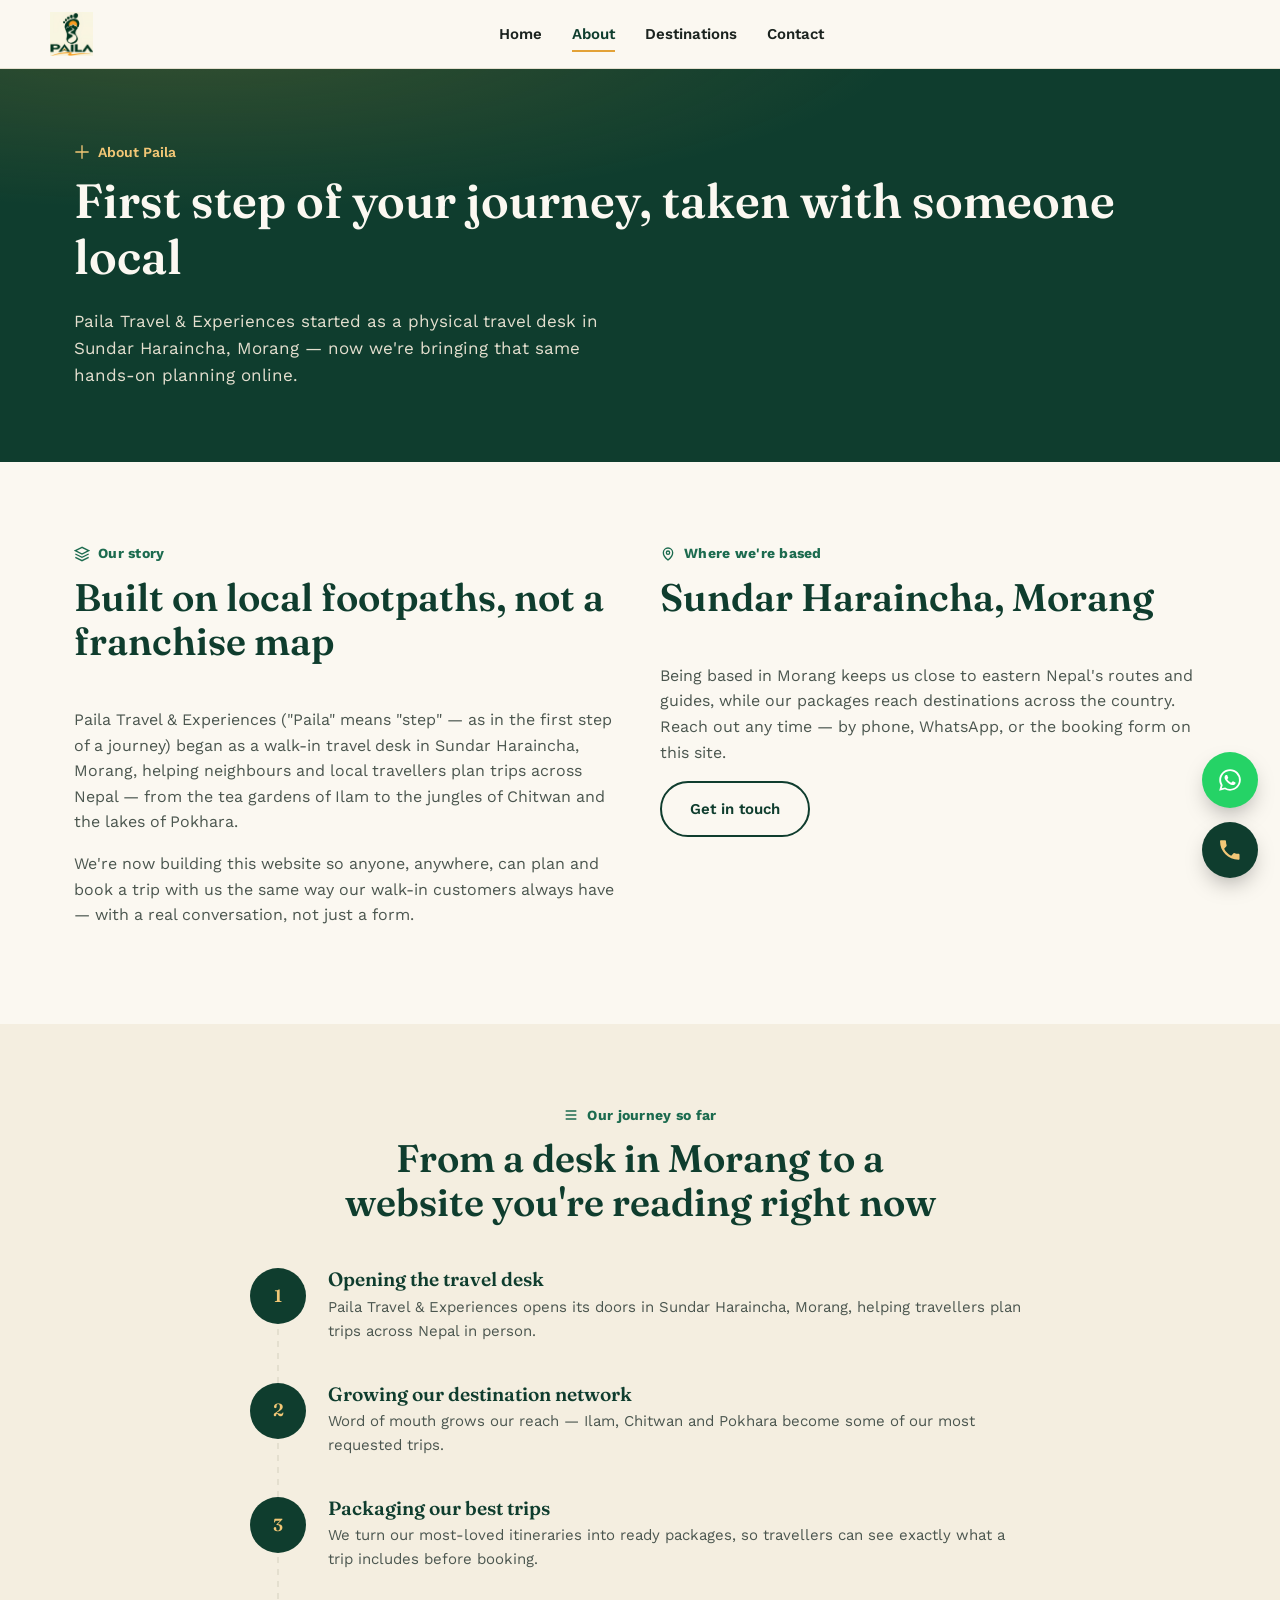
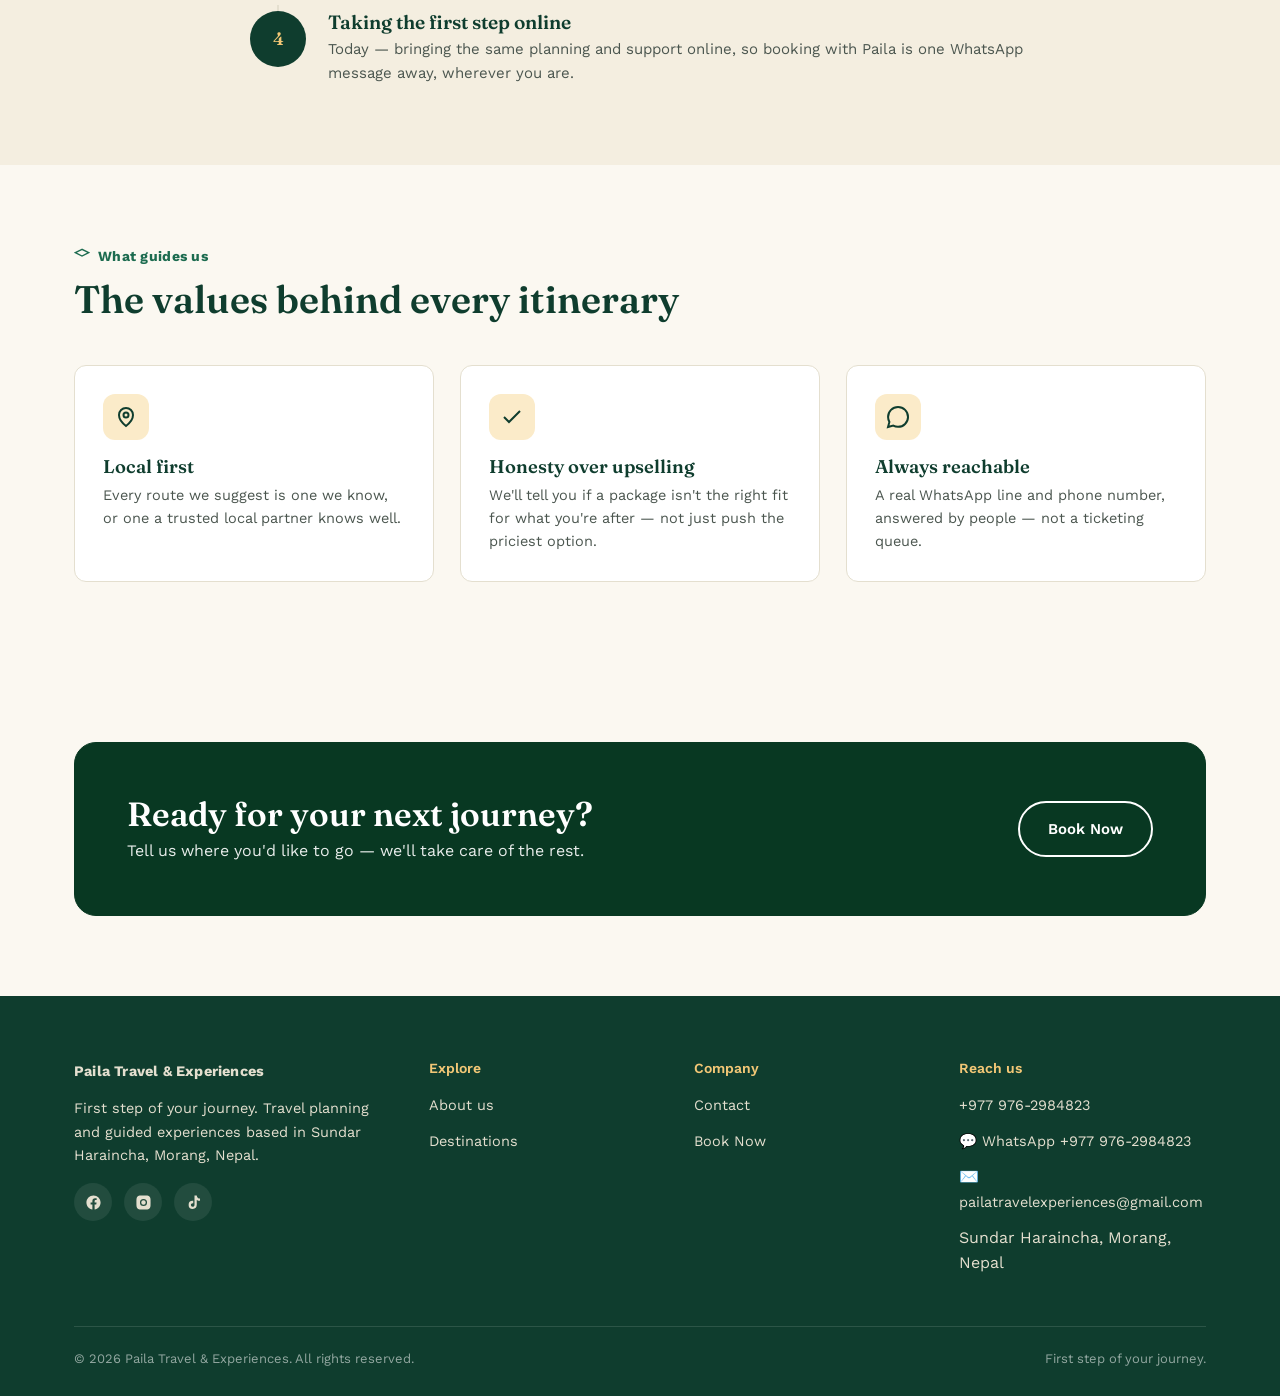
==== about.html @ 56dd2d94 "Add files via upload" ====
<!DOCTYPE html>
<html lang="en">
<head>
<meta charset="UTF-8">
<meta name="viewport" content="width=device-width, initial-scale=1.0">
<title>About Us | Paila Travel & Experiences</title>
<meta name="description" content="Paila Travel & Experiences is a Sundar Haraincha, Morang based travel company — learn our story and how we plan every trip.">
<link rel="icon" href="images/logo.png">
<link rel="stylesheet" href="css/style.css">
</head>
<body>

 
    

<header class="site-header">
  <div class="container nav">
    <a href="index.html" class="brand"><img src="images/logo.png" alt="Paila Travel & Experiences"></a>
    <nav class="nav-links" id="nav-links">
      <a href="index.html">Home</a>
      <a href="about.html" aria-current="page">About</a>
      <a href="destinations.html">Destinations</a>
      
      <a href="contact.html">Contact</a>
      
    </nav>
    <div class="nav-cta">
      <button class="nav-toggle" aria-label="Toggle menu" aria-expanded="false"><span></span><span></span><span></span></button>
    </div>
  </div>
</header>

<section class="page-hero">
  <div class="container">
    <div class="eyebrow-mark">
      <svg viewBox="0 0 24 24" width="16" height="16" fill="none" stroke="currentColor" stroke-width="2"><path d="M12 2v20M2 12h20"/></svg>
      About Paila
    </div>
    <h1>First step of your journey, taken with someone local</h1>
    <p>Paila Travel & Experiences started as a physical travel desk in Sundar Haraincha, Morang — now we're bringing that same hands-on planning online.</p>
  </div>
</section>

<section>
  <div class="container">
    <div class="contact-grid">
      <div>
        <div class="section-head">
          <div class="kicker">
            <svg viewBox="0 0 24 24" fill="none" stroke="currentColor" stroke-width="2"><path d="M12 2 2 7l10 5 10-5-10-5zM2 17l10 5 10-5M2 12l10 5 10-5"/></svg>
            Our story
          </div>
          <h2>Built on local footpaths, not a franchise map</h2>
        </div>
        <p>Paila Travel & Experiences ("Paila" means "step" — as in the first step of a journey) began as a walk-in travel desk in Sundar Haraincha, Morang, helping neighbours and local travellers plan trips across Nepal — from the tea gardens of Ilam to the jungles of Chitwan and the lakes of Pokhara.</p>
        <p>We're now building this website so anyone, anywhere, can plan and book a trip with us the same way our walk-in customers always have — with a real conversation, not just a form.</p>
      </div>
      <div>
        <div class="section-head">
          <div class="kicker">
            <svg viewBox="0 0 24 24" fill="none" stroke="currentColor" stroke-width="2"><path d="M12 21s-7-5.5-7-11a7 7 0 0 1 14 0c0 5.5-7 11-7 11z"/><circle cx="12" cy="10" r="2.5"/></svg>
            Where we're based
          </div>
          <h2>Sundar Haraincha, Morang</h2>
        </div>
        <p>Being based in Morang keeps us close to eastern Nepal's routes and guides, while our packages reach destinations across the country. Reach out any time — by phone, WhatsApp, or the booking form on this site.</p>
        <a href="contact.html" class="btn btn-outline-dark">Get in touch</a>
      </div>
    </div>
  </div>
</section>

<!-- ============ OUR JOURNEY — footstep timeline (this really is a sequence) ============ -->
<section class="bg-cream-100">
  <div class="container">
    <div class="section-head center">
      <div class="kicker" style="justify-content:center;">
        <svg viewBox="0 0 24 24" fill="none" stroke="currentColor" stroke-width="2"><path d="M4 12h16M4 6h16M4 18h16"/></svg>
        Our journey so far
      </div>
      <h2>From a desk in Morang to a website you're reading right now</h2>
    </div>
    <div class="footstep-line reveal">
      <div class="footstep">
        <div class="mark">1</div>
        <div>
          <h3>Opening the travel desk</h3>
          <p>Paila Travel & Experiences opens its doors in Sundar Haraincha, Morang, helping travellers plan trips across Nepal in person.</p>
        </div>
      </div>
      <div class="footstep">
        <div class="mark">2</div>
        <div>
          <h3>Growing our destination network</h3>
          <p>Word of mouth grows our reach — Ilam, Chitwan and Pokhara become some of our most requested trips.</p>
        </div>
      </div>
      <div class="footstep">
        <div class="mark">3</div>
        <div>
          <h3>Packaging our best trips</h3>
          <p>We turn our most-loved itineraries into ready packages, so travellers can see exactly what a trip includes before booking.</p>
        </div>
      </div>
      <div class="footstep">
        <div class="mark">4</div>
        <div>
          <h3>Taking the first step online</h3>
          <p>Today — bringing the same planning and support online, so booking with Paila is one WhatsApp message away, wherever you are.</p>
        </div>
      </div>
    </div>
  </div>
</section>

<!-- ============ VALUES ============ -->
<section>
  <div class="container">
    <div class="section-head">
      <div class="kicker">
        <svg viewBox="0 0 24 24" fill="none" stroke="currentColor" stroke-width="2"><path d="M12 2 2 7l10 5 10-5-10-5z"/></svg>
        What guides us
      </div>
      <h2>The values behind every itinerary</h2>
    </div>
    <div class="cards-grid reveal">
      <div class="info-card">
        <div class="icon"><svg viewBox="0 0 24 24" fill="none" stroke="currentColor" stroke-width="2"><path d="M12 21s-7-5.5-7-11a7 7 0 0 1 14 0c0 5.5-7 11-7 11z"/><circle cx="12" cy="10" r="2.5"/></svg></div>
        <h3>Local first</h3>
        <p>Every route we suggest is one we know, or one a trusted local partner knows well.</p>
      </div>
      <div class="info-card">
        <div class="icon"><svg viewBox="0 0 24 24" fill="none" stroke="currentColor" stroke-width="2"><path d="M20 6 9 17l-5-5"/></svg></div>
        <h3>Honesty over upselling</h3>
        <p>We'll tell you if a package isn't the right fit for what you're after — not just push the priciest option.</p>
      </div>
      <div class="info-card">
        <div class="icon"><svg viewBox="0 0 24 24" fill="none" stroke="currentColor" stroke-width="2"><path d="M12.04 2c-5.5 0-9.96 4.46-9.96 9.96 0 1.76.46 3.44 1.32 4.94L2 22l5.25-1.38a9.9 9.9 0 0 0 4.79 1.22h.01c5.5 0 9.96-4.46 9.96-9.96S17.54 2 12.04 2z"/></svg></div>
        <h3>Always reachable</h3>
        <p>A real WhatsApp line and phone number, answered by people — not a ticketing queue.</p>
      </div>
    </div>
  </div>
</section>

<section>
  <div class="container">
    <div class="cta-banner reveal cta-dark">
      <div>
        <h2>Ready for your next journey?</h2>
        <p>Tell us where you'd like to go — we'll take care of the rest.</p>
      </div>
      <a href="#" class="btn btn-outline-dark" data-open-booking>Book Now</a>
    </div>
  </div>
</section>

<footer class="site-footer">
  <div class="container">
    <div class="footer-grid">
      <div class="footer-brand">
        <p class="footer-brand-name">Paila Travel &amp; Experiences</p>
        <p>First step of your journey. Travel planning and guided experiences based in Sundar Haraincha, Morang, Nepal.</p>
        <div class="footer-socials">
          <a href="https://www.facebook.com/share/19U7awjv8L/?mibextid=wwXIfr" aria-label="Facebook" target="_blank" title="Add your Facebook link"><svg viewBox="0 0 24 24" fill="currentColor"><path d="M22 12.06C22 6.51 17.52 2 12 2S2 6.51 2 12.06c0 5 3.66 9.15 8.44 9.94v-7.03H7.9v-2.91h2.54V9.85c0-2.51 1.49-3.9 3.77-3.9 1.09 0 2.24.2 2.24.2v2.46h-1.26c-1.24 0-1.63.78-1.63 1.57v1.88h2.78l-.44 2.91h-2.34V22c4.78-.79 8.44-4.94 8.44-9.94z"/></svg></a>


          <a href="https://www.instagram.com/paila.travel?stkn=MzRrMGc0YTc4OGJt" aria-label="Instagram" target="_blank" title="Add your Instagram link"><svg viewBox="0 0 24 24" fill="currentColor"><path d="M12 2c2.72 0 3.06.01 4.12.06 1.06.05 1.79.22 2.43.47.66.26 1.21.6 1.76 1.15.5.5.9 1.1 1.15 1.76.25.64.42 1.37.47 2.43.05 1.06.06 1.4.06 4.12s-.01 3.06-.06 4.12c-.05 1.06-.22 1.79-.47 2.43a4.9 4.9 0 0 1-1.15 1.76 4.9 4.9 0 0 1-1.76 1.15c-.64.25-1.37.42-2.43.47-1.06.05-1.4.06-4.12.06s-3.06-.01-4.12-.06c-1.06-.05-1.79-.22-2.43-.47a4.9 4.9 0 0 1-1.76-1.15 4.9 4.9 0 0 1-1.15-1.76c-.25-.64-.42-1.37-.47-2.43C2.01 15.06 2 14.72 2 12s.01-3.06.06-4.12c.05-1.06.22-1.79.47-2.43.26-.66.6-1.21 1.15-1.76a4.9 4.9 0 0 1 1.76-1.15c.64-.25 1.37-.42 2.43-.47C8.94 2.01 9.28 2 12 2zm0 5a5 5 0 1 0 0 10 5 5 0 0 0 0-10zm0 8.2a3.2 3.2 0 1 1 0-6.4 3.2 3.2 0 0 1 0 6.4zm5.2-8.4a1.17 1.17 0 1 1 0-2.34 1.17 1.17 0 0 1 0 2.34z"/></svg></a>

          
          <a href="https://www.tiktok.com/@paila.travel2026?_r=1&_t=ZS-99uf7bv293M" aria-label="TikTok" target="_blank" title="Add your TikTok link"><svg viewBox="0 0 24 24" fill="currentColor"><path d="M16.6 2h-3.2v13.5c0 1.4-1.13 2.55-2.55 2.55a2.55 2.55 0 0 1-2.55-2.55c0-1.4 1.13-2.55 2.55-2.55.28 0 .55.04.8.13V9.7a5.8 5.8 0 0 0-.8-.06A5.75 5.75 0 0 0 5.1 15.4 5.75 5.75 0 0 0 10.85 21.1a5.75 5.75 0 0 0 5.75-5.75V8.3a8.2 8.2 0 0 0 4.6 1.4V6.5a4.98 4.98 0 0 1-4.6-4.5z"/></svg></a>
        </div>
      </div>
      <div>
        <h4>Explore</h4>
        <ul class="footer-links">
          <li><a href="about.html">About us</a></li>
          <li><a href="destinations.html">Destinations</a></li>
        </ul>
      </div>
      <div>
        <h4>Company</h4>
        <ul class="footer-links">
          <li><a href="contact.html">Contact</a></li>
          <li><a href="#" data-open-booking>Book Now</a></li>
        </ul>
      </div>
      <div>
        <h4>Reach us</h4>
        <ul class="footer-links">
          <li><a data-call-link href="#"> +977 976-2984823</a></li>
          <li><a data-whatsapp-link data-whatsapp-text="Hi Paila Travel, I'd like to know more about your tour packages." href="#">💬 WhatsApp +977 976-2984823</a></li>
          <li class="footer-email">✉️ <a href="https://mail.google.com/mail/?view=cm&fs=1&to=pailatravelexperiences@gmail.com" target="_blank">
             pailatravelexperiences@gmail.com
            </a></li>
          <li>Sundar Haraincha, Morang, Nepal</li>
        </ul>
      </div>
    </div>
    <div class="footer-bottom">
      <span>© <span id="year"></span> Paila Travel & Experiences. All rights reserved.</span>
      <span>First step of your journey.</span>
    </div>
  </div>
</footer>

<!-- ============ FLOATING ACTION BUTTONS ============ -->
<div class="fab-stack">
  <a class="fab fab-whatsapp" data-whatsapp-link data-whatsapp-text="Hi Paila Travel, I'd like to know more about your tour packages." href="#" aria-label="Chat on WhatsApp" title="Chat on WhatsApp">
    <svg viewBox="0 0 24 24" fill="currentColor"><path d="M12.04 2c-5.5 0-9.96 4.46-9.96 9.96 0 1.76.46 3.44 1.32 4.94L2 22l5.25-1.38a9.9 9.9 0 0 0 4.79 1.22h.01c5.5 0 9.96-4.46 9.96-9.96S17.54 2 12.04 2zm0 18.2h-.01a8.2 8.2 0 0 1-4.18-1.14l-.3-.18-3.12.82.83-3.04-.2-.31a8.24 8.24 0 0 1-1.26-4.39c0-4.55 3.7-8.25 8.25-8.25 2.2 0 4.27.86 5.83 2.42a8.19 8.19 0 0 1 2.41 5.83c0 4.55-3.7 8.24-8.25 8.24zm4.52-6.17c-.25-.12-1.47-.72-1.69-.81-.23-.08-.4-.12-.56.13-.17.25-.64.81-.79.97-.14.17-.29.19-.54.06-.25-.12-1.04-.38-1.99-1.22-.73-.66-1.23-1.46-1.37-1.71-.14-.25-.02-.38.11-.51.11-.11.25-.29.37-.43.12-.15.16-.25.25-.42.08-.17.04-.31-.02-.44-.06-.12-.56-1.36-.77-1.86-.2-.48-.41-.42-.56-.43-.14-.01-.31-.01-.48-.01-.17 0-.44.06-.67.31-.23.25-.87.85-.87 2.08 0 1.23.89 2.41 1.02 2.58.12.17 1.75 2.67 4.25 3.74.59.26 1.06.41 1.42.52.6.19 1.14.16 1.57.1.48-.07 1.47-.6 1.68-1.18.21-.58.21-1.08.14-1.18-.06-.11-.23-.17-.48-.29z"/></svg>
  </a>
  <a class="fab fab-call" data-call-link href="#" aria-label="Call us" title="Call us">
    <svg viewBox="0 0 24 24" fill="currentColor"><path d="M6.6 10.8c1.4 2.8 3.7 5.1 6.5 6.5l2.2-2.2c.3-.3.7-.4 1-.2 1.1.4 2.3.6 3.5.6.6 0 1 .4 1 1V20c0 .6-.4 1-1 1-9.4 0-17-7.6-17-17 0-.6.4-1 1-1h3.5c.6 0 1 .4 1 1 0 1.2.2 2.4.6 3.5.1.4 0 .8-.2 1l-2.1 2.3z"/></svg>
  </a>
</div>

<div class="modal-backdrop" id="booking-modal">
  <div class="modal" role="dialog" aria-modal="true" aria-labelledby="booking-title">
    <button class="modal-close" aria-label="Close">✕</button>
    <div class="modal-head">
      <div class="icon-badge"><svg viewBox="0 0 24 24" fill="none" stroke="currentColor" stroke-width="2"><rect x="3" y="4" width="18" height="18" rx="2"/><path d="M8 2v4M16 2v4M3 10h18"/></svg></div>
      <h3 id="booking-title">Book your trip</h3>
      <p>Fill this in and we'll open WhatsApp with your details ready to send.</p>
    </div>
    <div id="booking-form-msg" class="form-msg"></div>
    <form id="booking-form" novalidate>
      <div class="field"><label for="fullname">Full Name</label><input id="fullname" name="fullname" type="text" placeholder="e.g. Sita Rai" required></div>
      <div class="field"><label for="address">Address</label><input id="address" name="address" type="text" placeholder="e.g. Biratnagar, Nepal" required></div>
      <div class="field"><label for="phone">Contact No</label><input id="phone" name="phone" type="tel" placeholder="98XXXXXXXX" required></div>
      <div class="field">
        <label for="destination">Destination</label>
        <select id="destination" name="destination" required>
          <option value="" disabled selected>Choose where you'd like to go</option>
            <option value="Kathmandu Valley">Kathmandu Valley</option>
            <option value="Pokhara (Lakeside)">Pokhara (Lakeside)</option>
            <option value="Annapurna Base Camp">Annapurna Base Camp</option>
            <option value="Mustang">Mustang</option>
            <option value="Badimalika">Badimalika</option>
            <option value="Ilam">Ilam</option>
            <option value="Lumbini">Lumbini</option>
            <option value="Gosaikunda Lake">Gosaikunda Lake</option>
            <option value="Chitwan National Park">Chitwan National Park</option>
            <option value="Bandipur">Bandipur</option>
            <option value="Bardiya National Park">Bardiya National Park</option>
            <option value="Ghandruk">Ghandruk</option>
            <option value="Gorkha">Gorkha</option>
            <option value="Jephale">Jephale</option>
            <option value="Jiri">Jiri</option>
            <option value="Kalinchowk (Kuri Village)">Kalinchowk (Kuri Village)</option>
            <option value="Koshi Tappu Wildlife Reserve">Koshi Tappu Wildlife Reserve</option>
            <option value="Manang">Manang</option>
            <option value="Namje, Bhedetar">Namje, Bhedetar</option>
            <option value="Pathibhara Temple">Pathibhara Temple</option>
            <option value="Sailung">Sailung</option>
            <option value="Janakpur Dham">Janakpur Dham</option>
            <option value="Somewhere else in Nepal">Somewhere else in Nepal</option>
        </select>
      </div>
      <div class="field" id="destination-other-field" hidden>
        <label for="destination-other">Please tell us the destination</label>
        <input id="destination-other" name="destinationOther" type="text" placeholder="Where would you like to go?">
      </div>
      <div class="field-row">
        <div class="field">
          <label for="groupsize">Number of Travellers</label>
          <input id="groupsize" name="groupsize" type="number" min="1" step="1" inputmode="numeric" placeholder="e.g. 4" required>
        </div>
        <div class="field">
          <label for="tripduration">Trip Duration</label>
          <input id="tripduration" name="tripduration" type="text" placeholder="e.g. 5 days" required>
        </div>
      </div>
      <div class="field-row">
        <div class="field">
          <label for="bookingdate">Booking Date (dd/mm/yyyy)</label>
          <input id="bookingdate" name="bookingdate" type="text" inputmode="numeric" placeholder="dd/mm/yyyy" maxlength="10" required>
        </div>
        <div class="field">
          <label for="calendartype">Calendar</label>
          <select id="calendartype" name="calendartype" required>
            <option value="AD">AD</option>
            <option value="BS">BS</option>
          </select>
        </div>
      </div>

      <div class="field-checkbox">
        <input type="checkbox" id="agree-note" name="agreeNote" required>
        <label for="agree-note">Please Note: This form is only a preliminary tour inquiry and does not constitute a final booking or confirmation. Your tour will be finalized after our team contacts you to discuss the details, availability, pricing, and other requirements.</label>
      </div>

      <button type="submit" class="btn btn-gold btn-block">Send via WhatsApp</button>
    </form>
  </div>
</div>


<script>document.getElementById("year").textContent = new Date().getFullYear();</script>
<script src="js/main.js"></script>
</body>
</html>
---- css/style.css ----
/* ===================================================================
   Paila Travel & Experiences — stylesheet
   Tokens: deep forest green + warm gold (from the Paila logo/banner),
   warm cream base, set in Fraunces (display) + Work Sans (body).
=================================================================== */

@import url('https://fonts.googleapis.com/css2?family=Fraunces:opsz,wght@9..144,400;9..144,500;9..144,600;9..144,700&family=Work+Sans:wght@400;500;600;700&display=swap');

:root{
  --green-900:#0F3D2E;
  --green-800:#14533F;
  --green-700:#1C6B4F;
  --gold-500:#E3A237;
  --gold-300:#F2C776;
  --gold-100:#FBEBC9;
  --cream-50:#FBF8F1;
  --cream-100:#F4EEE0;
  --ink-900:#1B231F;
  --ink-600:#4B564F;
  --stone-200:#E4DFCF;
  --white:#FFFFFF;

  --radius-sm:6px;
  --radius-md:12px;
  --radius-lg:22px;

  --shadow-soft:0 12px 30px -14px rgba(15,61,46,0.28);
  --shadow-lift:0 20px 45px -18px rgba(15,61,46,0.35);

  --font-display:'Fraunces', 'Georgia', serif;
  --font-body:'Work Sans', -apple-system, BlinkMacSystemFont, sans-serif;
}

*,*::before,*::after{box-sizing:border-box;}
html{scroll-behavior:smooth;}
body{
  margin:0;
  font-family:var(--font-body);
  color:var(--ink-900);
  background:var(--cream-50);
  line-height:1.6;
  -webkit-font-smoothing:antialiased;
}
img{max-width:100%;display:block;}
a{color:inherit;text-decoration:none;}
ul{margin:0;padding:0;list-style:none;}
h1,h2,h3,h4{
  font-family:var(--font-display);
  color:var(--green-900);
  margin:0 0 .5em;
  line-height:1.15;
  font-weight:600;
}
p{margin:0 0 1em;color:var(--ink-600);}
.container{
  width:100%;
  max-width:1180px;
  margin:0 auto;
  padding:0 24px;
}
:focus-visible{outline:3px solid var(--gold-500);outline-offset:2px;}
@media (prefers-reduced-motion: reduce){
  *{animation-duration:0.001ms !important;animation-iteration-count:1 !important;transition-duration:0.001ms !important;scroll-behavior:auto !important;}
}

/* -------- trail divider (brand motif: a dotted footpath) -------- */
.trail-divider{
  display:flex;
  align-items:center;
  justify-content:center;
  gap:10px;
  margin:0 auto;
  padding:0;
  width:100%;
  overflow:hidden;
  height:14px;
}
.trail-divider span{
  width:6px;height:6px;border-radius:50%;
  background:var(--gold-500);
  opacity:.55;
  flex:0 0 auto;
}
.trail-divider span:nth-child(3n){background:var(--green-700);opacity:.4;}

/* -------------------------- buttons -------------------------- */
.btn{
  display:inline-flex;
  align-items:center;
  justify-content:center;
  gap:8px;
  padding:14px 28px;
  border-radius:999px;
  font-family:var(--font-body);
  font-weight:600;
  font-size:15px;
  cursor:pointer;
  border:2px solid transparent;
  transition:transform .18s ease, box-shadow .18s ease, background .18s ease;
  white-space:nowrap;
}
.btn:active{transform:translateY(1px);}
.btn-gold{
  background:var(--gold-500);
  color:var(--green-900);
  box-shadow:var(--shadow-soft);
}
.btn-gold:hover{background:var(--gold-300);}
.btn-outline{
  background:transparent;
  border-color:var(--cream-100);
  color:var(--cream-50);
}
.btn-outline:hover{border-color:var(--gold-500);color:var(--gold-300);}
.btn-outline-dark{
  background:transparent;
  border-color:var(--green-900);
  color:var(--green-900);
}
.btn-outline-dark:hover{background:var(--green-900);color:var(--cream-50);}
.btn-block{width:100%;}

/* -------------------------- top notice bar -------------------------- */
.topbar{
  background:var(--green-900);
  color:var(--cream-100);
  font-size:13.5px;
}
.topbar .container{
  display:flex;
  align-items:center;
  justify-content:space-between;
  gap:12px;
  padding-top:8px;
  padding-bottom:8px;
  flex-wrap:wrap;
}
.topbar a{opacity:.9;}
.topbar a:hover{color:var(--gold-300);}
.topbar-links{display:flex;gap:18px;flex-wrap:wrap;}
.topbar-socials{display:flex;gap:12px;}
.topbar-socials svg{width:15px;height:15px;}

/* -------------------------- nav -------------------------- */
.site-header{
  position:sticky;
  top:0;
  z-index:100;
  background:var(--cream-50);
  border-bottom:1px solid var(--stone-200);
}
.nav{
  display:flex;
  align-items:center;
  justify-content:space-between;
  padding:12px 0;
  gap:20px;
}
.brand{display:flex;align-items:center;gap:10px;}
.brand img{
  height:44px;
  width:auto;
  mix-blend-mode:multiply;
}
.nav-links{
  display:flex;
  align-items:center;
  gap:30px;
}
.nav-links a{
  font-weight:600;
  font-size:15px;
  color:var(--ink-900);
  position:relative;
  padding:6px 0;
}
.nav-links a::after{
  content:'';
  position:absolute;
  left:0;bottom:0;
  width:0;height:2px;
  background:var(--gold-500);
  transition:width .2s ease;
}
.nav-links a:hover::after,
.nav-links a[aria-current="page"]::after{width:100%;}
.nav-links a[aria-current="page"]{color:var(--green-900);}
.nav-cta{display:flex;align-items:center;gap:14px;}

/* Home page header has no visible logo in .brand, so pin the nav links
   and menu button to the top-right corner instead of letting them sit
   centered between two empty flex items. */
.nav-home{justify-content:flex-end;}
.nav-toggle{
  display:none;
  background:none;border:0;cursor:pointer;
  padding:6px;
}
.nav-toggle span{
  display:block;width:24px;height:2px;background:var(--green-900);
  margin:5px 0;transition:.2s;
}

@media (max-width:900px){
  .nav-links{
    position:fixed;
    top:0;right:0;
    height:100vh;
    width:min(78vw,320px);
    background:var(--green-900);
    flex-direction:column;
    align-items:flex-start;
    padding:100px 30px 30px;
    gap:24px;
    transform:translateX(100%);
    transition:transform .3s ease;
  }
  .nav-links.open{transform:translateX(0);}
  .nav-links a{color:var(--cream-100);}
  .nav-links a::after{background:var(--gold-300);}
  .nav-links a[aria-current="page"]{color:var(--gold-300);}
  .nav-toggle{display:block;}
  .nav-cta .btn-gold{padding:10px 18px;font-size:14px;}
}

/* -------------------------- hero (home) -------------------------- */
.hero{position:relative;overflow:hidden;background:var(--green-900);padding:0;}

/* The banner PNG is 2813x1875 but its artwork only fills the top 1325px —
   the rest of the file is blank white. The frame below crops that blank
   strip off so the CTA box can sit in the white space underneath. */
.hero-frame{
  position:relative;
  width:100%;
  aspect-ratio:2813 / 1325;
  overflow:hidden;
}
.hero-frame img{
  position:absolute;
  top:0;left:0;
  width:100%;
  height:auto;
  display:block;
}
/* invisible hotspot placed over the "Book Now" graphic already in the banner,
   measured against the cropped frame */
.hero-booknow{
  position:absolute;
  left:4.9%; top:69.3%;
  width:16.6%; height:8.7%;
  border:0;
  background:transparent;
  cursor:pointer;
  border-radius:999px;
}
.hero-booknow:focus-visible{outline:3px solid var(--gold-300);outline-offset:4px;}

/* ---- phone hero: the banner's baked-in text is unreadable at phone widths,
   so below 760px we swap in a real text hero with a real tappable button ---- */
.hero-mobile{display:none;}
@media (max-width:760px){
  .hero-frame{display:none;}
  .hero-mobile{
    display:flex;
    align-items:center;
    position:relative;
    min-height:clamp(400px,74vh,540px);
    padding:48px 0;
    background-image:
      linear-gradient(180deg, rgba(15,61,46,.72) 0%, rgba(15,61,46,.58) 40%, rgba(15,61,46,.94) 100%),
      url('../images/badi.png');
    background-size:cover;
    background-position:center;
  }
  .hero-mobile .hero-eyebrow{
    color:var(--gold-300);
    font-weight:600;
    font-size:13px;
    letter-spacing:.14em;
    text-transform:uppercase;
    margin-bottom:12px;
  }
  .hero-mobile h1{
    color:var(--cream-50);
    font-size:clamp(2rem,9vw,2.8rem);
    line-height:1.1;
    margin-bottom:14px;
  }
  .hero-mobile h1 span{color:var(--gold-300);}
  .hero-mobile .hero-sub{
    color:var(--cream-100);
    font-size:16.5px;
    max-width:420px;
    margin-bottom:26px;
  }
  .hero-mobile .btn{width:100%;max-width:280px;}
}

/* the CTA box that now sits in the white band under the banner */
.cta-after-hero{padding:56px 0 64px;background:var(--cream-50);}
@media (max-width:760px){.cta-after-hero{padding:40px 0 48px;}}

/* -------------------------- page hero (inner pages) -------------------------- */
.page-hero{
  background:
    radial-gradient(1200px 300px at 15% -10%, rgba(227,162,55,0.18), transparent 60%),
    var(--green-900);
  color:var(--cream-50);
  padding:72px 0 56px;
  position:relative;
  overflow:hidden;
}
.page-hero .eyebrow-mark{
  display:inline-flex;align-items:center;gap:8px;
  color:var(--gold-300);
  font-weight:600;font-size:14px;margin-bottom:10px;
}
.page-hero h1{color:var(--cream-50);font-size:clamp(2rem,4vw,3rem);}
.page-hero p{color:var(--stone-200);max-width:560px;font-size:17px;}

/* -------------------------- sections -------------------------- */
section{padding:80px 0;}
.section-head{
  max-width:620px;
  margin-bottom:44px;
}
.section-head.center{margin-left:auto;margin-right:auto;text-align:center;}
.section-head .kicker{
  color:var(--green-700);
  font-weight:700;
  font-size:14px;
  letter-spacing:.02em;
  display:flex;align-items:center;gap:8px;
  margin-bottom:10px;
}
.section-head .kicker svg{width:16px;height:16px;flex:0 0 auto;}
.section-head h2{font-size:clamp(1.7rem,3vw,2.4rem);}

.bg-cream-100{background:var(--cream-100);}
.bg-green{background:var(--green-900);color:var(--cream-100);}
.bg-green h2, .bg-green h3{color:var(--cream-50);}
.bg-green p{color:var(--stone-200);}

/* -------------------------- stats strip -------------------------- */
.stats{
  display:grid;
  grid-template-columns:repeat(4,1fr);
  gap:24px;
  padding:36px 0;
}
.stat b{
  display:block;
  font-family:var(--font-display);
  font-size:clamp(1.6rem,3vw,2.2rem);
  color:var(--green-900);
}
.stat span{font-size:14px;color:var(--ink-600);}
@media (max-width:760px){.stats{grid-template-columns:repeat(2,1fr);}}

/* -------------------------- destination postcards -------------------------- */
.postcards{
  display:grid;
  grid-template-columns:1.15fr 1fr;
  gap:28px;
  align-items:stretch;
}
.postcard-main{grid-row:span 2;}
.postcard{
  position:relative;
  border-radius:var(--radius-lg);
  overflow:hidden;
  min-height:220px;
  display:flex;
  align-items:flex-end;
  box-shadow:var(--shadow-soft);
  transition:transform .25s ease, box-shadow .25s ease;
}
.postcard-main{min-height:460px;}
.postcard:hover{transform:translateY(-4px);box-shadow:var(--shadow-lift);}
.postcard .art{
  position:absolute;inset:0;
}
.postcard .tag{
  position:absolute;
  top:18px;left:18px;
  background:var(--green-900);
  color:var(--gold-300);
  font-weight:600;
  font-size:12.5px;
  padding:6px 12px;
  border-radius:999px;
  display:flex;align-items:center;gap:6px;
}
.postcard .body{
  position:relative;
  z-index:2;
  padding:22px;
  color:var(--white);
  background:linear-gradient(0deg, rgba(10,30,22,.82) 0%, rgba(10,30,22,0) 75%);
  width:100%;
}
.postcard .body h3{color:var(--white);margin-bottom:4px;font-size:1.35rem;}
.postcard .body p{color:var(--stone-200);font-size:14.5px;margin-bottom:10px;}
.postcard .body a{
  font-weight:600;font-size:14px;color:var(--gold-300);
  display:inline-flex;align-items:center;gap:6px;
}
.grid-2{display:grid;grid-template-columns:1fr 1fr;gap:24px;}
@media (max-width:820px){
  .postcards{grid-template-columns:1fr;}
  .postcard-main{grid-row:auto;min-height:300px;}
  .grid-2{grid-template-columns:1fr;}
}

/* generic duotone destination art (no stock photography used — swap
   these gradients for real photography whenever it's ready) */
.art.duotone-1{background:linear-gradient(155deg,#123C2E 0%, #1C6B4F 55%, #3E8F6B 100%);}
.art.duotone-2{background:linear-gradient(155deg,#0F3D2E 0%, #2C7A5A 60%, #E3A237 130%);}
.art.duotone-3{background:linear-gradient(155deg,#14533F 0%, #E3A237 140%);}
.art.duotone-4{background:linear-gradient(155deg,#1B4A3A 0%, #3E8F6B 60%, #F2C776 130%);}
.art svg{position:absolute;bottom:-6%;left:0;width:100%;opacity:.9;}

/* -------------------------- cards -------------------------- */
.cards-grid{display:grid;grid-template-columns:repeat(3,1fr);gap:26px;}
@media (max-width:900px){.cards-grid{grid-template-columns:1fr 1fr;}}
@media (max-width:620px){.cards-grid{grid-template-columns:1fr;}}

.info-card{
  background:var(--white);
  border:1px solid var(--stone-200);
  border-radius:var(--radius-md);
  padding:28px;
  height:100%;
}
.info-card .icon{
  width:46px;height:46px;
  border-radius:12px;
  background:var(--gold-100);
  color:var(--green-900);
  display:flex;align-items:center;justify-content:center;
  margin-bottom:16px;
}
.info-card .icon svg{width:24px;height:24px;}
.info-card h3{font-size:1.15rem;margin-bottom:6px;}
.info-card p{font-size:14.5px;margin-bottom:0;}

/* -------------------------- footstep timeline (About + Why us) -------------------------- */
.footstep-line{
  position:relative;
  max-width:780px;
  margin:0 auto;
}
.footstep{
  display:grid;
  grid-template-columns:56px 1fr;
  gap:22px;
  padding-bottom:40px;
  position:relative;
}
.footstep:last-child{padding-bottom:0;}
.footstep::before{
  content:'';
  position:absolute;
  left:27px; top:56px; bottom:0;
  width:2px;
  background:repeating-linear-gradient(0deg, var(--stone-200) 0 6px, transparent 6px 12px);
}
.footstep:last-child::before{display:none;}
.footstep .mark{
  width:56px;height:56px;border-radius:50%;
  background:var(--green-900);
  color:var(--gold-300);
  display:flex;align-items:center;justify-content:center;
  font-family:var(--font-display);font-size:1.1rem;font-weight:600;
  flex:0 0 auto;
}
.footstep h3{margin-bottom:4px;font-size:1.2rem;}
.footstep p{margin-bottom:0;font-size:15px;}

/* -------------------------- package cards -------------------------- */
.package-card{
  background:var(--white);
  border:1px solid var(--stone-200);
  border-radius:var(--radius-lg);
  overflow:hidden;
  display:flex;
  flex-direction:column;
  box-shadow:var(--shadow-soft);
}
.package-card .top{
  padding:26px 26px 20px;
  color:var(--white);
  position:relative;
}
.package-card .top h3{color:var(--white);margin-bottom:2px;}
.package-card .top .duration{
  font-size:13.5px;color:var(--gold-300);font-weight:600;
}
.package-card .body{padding:24px 26px 28px;flex:1;display:flex;flex-direction:column;}
.package-card ul{margin-bottom:20px;flex:1;}
.package-card li{
  font-size:14.5px;
  color:var(--ink-600);
  padding-left:22px;
  position:relative;
  margin-bottom:9px;
}
.package-card li::before{
  content:'';
  position:absolute;left:0;top:7px;
  width:8px;height:8px;
  border-radius:50%;
  background:var(--gold-500);
}
.package-card .price{
  font-family:var(--font-display);
  font-size:1.4rem;
  color:var(--green-900);
  margin-bottom:14px;
}
.package-card .price small{
  font-family:var(--font-body);
  font-size:13px;
  color:var(--ink-600);
  font-weight:400;
}
.packages-grid{display:grid;grid-template-columns:repeat(3,1fr);gap:26px;}
@media (max-width:980px){.packages-grid{grid-template-columns:1fr 1fr;}}
@media (max-width:640px){.packages-grid{grid-template-columns:1fr;}}

.note-banner{
  background:var(--gold-100);
  border:1px dashed var(--gold-500);
  border-radius:var(--radius-md);
  padding:16px 20px;
  font-size:14px;
  color:var(--green-900);
  margin-bottom:36px;
}

/* -------------------------- testimonials -------------------------- */
.testimonial{
  background:var(--white);
  border:1px solid var(--stone-200);
  border-radius:var(--radius-md);
  padding:26px;
}
.testimonial p{
  font-family:var(--font-display);
  font-size:1.15rem;
  color:var(--green-900);
  font-weight:500;
  margin-bottom:14px;
}
.testimonial .who{font-size:13.5px;color:var(--ink-600);font-weight:600;}

/* -------------------------- CTA banner -------------------------- */
.cta-banner{
  background:var(--gold-500);
  border-radius:var(--radius-lg);
  padding:52px;
  display:flex;
  align-items:center;
  justify-content:space-between;
  gap:24px;
  flex-wrap:wrap;
}
.cta-banner h2{color:var(--green-900);margin-bottom:4px;font-size:clamp(1.5rem,3vw,2.1rem);}
.cta-banner p{color:var(--green-900);opacity:.8;margin-bottom:0;}
.cta-banner.cta-dark{background:#083822;border:1px solid #083822;}
.cta-banner.cta-dark h2{color:#FFFFFF;}
.cta-banner.cta-dark p{color:#FFFFFF;opacity:.9;}
.cta-banner.cta-dark .btn-outline-dark{border-color:#FFFFFF;color:#FFFFFF;}
.cta-banner.cta-dark .btn-outline-dark:hover{background:#FFFFFF;color:#083822;}

/* -------------------------- contact page -------------------------- */
.contact-grid{
  display:grid;
  grid-template-columns:1fr 1fr;
  gap:40px;
  align-items:start;
}
@media (max-width:900px){.contact-grid{grid-template-columns:1fr;}}
.contact-list{margin-bottom:28px;}
.contact-list li{
  display:flex;gap:16px;
  padding:16px 0;
  border-bottom:1px solid var(--stone-200);
}
.contact-list li:first-child{padding-top:0;}
.contact-list .icon{
  width:42px;height:42px;border-radius:10px;
  background:var(--green-900);color:var(--gold-300);
  display:flex;align-items:center;justify-content:center;flex:0 0 auto;
}
.contact-list .icon svg{width:20px;height:20px;}
.contact-list h4{margin:0 0 2px;font-family:var(--font-body);font-size:14.5px;color:var(--ink-900);}
.contact-list p{margin:0;font-size:14.5px;}
.map-frame{
  border-radius:var(--radius-md);
  overflow:hidden;
  border:1px solid var(--stone-200);
  height:280px;
}
.map-frame iframe{width:100%;height:100%;border:0;}

/* -------------------------- forms -------------------------- */
.form-card{
  background:var(--white);
  border:1px solid var(--stone-200);
  border-radius:var(--radius-lg);
  padding:32px;
  box-shadow:var(--shadow-soft);
}
.field{margin-bottom:18px;}
.field label{
  display:block;font-weight:600;font-size:13.5px;
  margin-bottom:6px;color:var(--green-900);
}
.field input,.field textarea,.field select{
  width:100%;
  padding:12px 14px;
  border-radius:var(--radius-sm);
  border:1.5px solid var(--stone-200);
  font-family:var(--font-body);
  font-size:15px;
  background:var(--cream-50);
  color:var(--ink-900);
}
.field input:focus,.field textarea:focus,.field select:focus{
  border-color:var(--green-700);
  outline:none;
  background:var(--white);
}
.field select{
  appearance:none;
  -webkit-appearance:none;
  cursor:pointer;
  padding-right:40px;
  background-image:url("data:image/svg+xml;charset=UTF-8,%3Csvg xmlns='http://www.w3.org/2000/svg' viewBox='0 0 24 24' fill='none' stroke='%231C6B4F' stroke-width='2.5' stroke-linecap='round'%3E%3Cpath d='m6 9 6 6 6-6'/%3E%3C/svg%3E");
  background-repeat:no-repeat;
  background-position:right 13px center;
  background-size:17px;
}
.field select:invalid{color:var(--ink-600);}
/* date inputs render tiny/misaligned on iOS without this */
.field input[type="date"]{
  appearance:none;
  -webkit-appearance:none;
  min-height:46px;
  line-height:1.4;
}
.field input[type="date"]::-webkit-date-and-time-value{text-align:left;}
.field input[type="date"]::-webkit-calendar-picker-indicator{cursor:pointer;opacity:.65;}
.field-row{display:grid;grid-template-columns:1fr 1fr;gap:0 16px;}
@media (max-width:560px){.field-row{grid-template-columns:1fr;}}
.field-hint{font-size:12.5px;color:var(--ink-600);margin-top:6px;}
.field-checkbox{
  display:flex;
  align-items:flex-start;
  gap:10px;
  margin:4px 0 20px;
  padding:12px 14px;
  border-radius:var(--radius-sm);
  background:var(--cream-50);
  border:1.5px solid var(--stone-200);
}
.field-checkbox input[type="checkbox"]{
  width:18px;height:18px;flex:0 0 18px;margin-top:2px;
  accent-color:var(--green-700);cursor:pointer;
}
.field-checkbox label{
  font-size:12.5px;line-height:1.5;color:var(--ink-600);
  font-weight:500;cursor:pointer;
}
.form-msg{
  font-size:14px;
  padding:10px 14px;
  border-radius:var(--radius-sm);
  margin-bottom:16px;
  display:none;
}
.form-msg.show{display:block;}
.form-msg.ok{background:#E4F3EA;color:var(--green-900);}
.form-msg.err{background:#FCE9E4;color:#8A2E1D;}

/* -------------------------- booking modal -------------------------- */
.modal-backdrop{
  position:fixed;inset:0;
  background:rgba(15,25,20,.55);
  display:none;
  align-items:center;justify-content:center;
  padding:20px;
  z-index:1000;
}
.modal-backdrop.open{display:flex;}
.modal{
  background:var(--cream-50);
  border-radius:var(--radius-lg);
  max-width:460px;width:100%;
  max-height:92vh;overflow-y:auto;
  padding:32px;
  position:relative;
  box-shadow:var(--shadow-lift);
}
.modal-close{
  position:absolute;top:16px;right:16px;
  width:34px;height:34px;border-radius:50%;
  border:0;background:var(--cream-100);
  cursor:pointer;font-size:18px;color:var(--green-900);
  display:flex;align-items:center;justify-content:center;
}
.modal-close:hover{background:var(--gold-100);}
.modal-head{margin-bottom:20px;}
.modal-head .icon-badge{
  width:44px;height:44px;border-radius:12px;
  background:var(--green-900);color:var(--gold-300);
  display:flex;align-items:center;justify-content:center;
  margin-bottom:12px;
}
.modal-head .icon-badge svg{width:22px;height:22px;}
.modal-head h3{margin-bottom:4px;}
.modal-head p{font-size:14px;margin-bottom:0;}

/* -------------------------- floating action buttons -------------------------- */
.fab-stack{
  position:fixed;
  right:22px;bottom:22px;
  display:flex;flex-direction:column;
  gap:14px;
  z-index:400;
}
.fab{
  position:relative;
  width:56px;height:56px;
  border-radius:50%;
  display:flex;align-items:center;justify-content:center;
  box-shadow:0 10px 24px -8px rgba(0,0,0,.4);
  transition:transform .25s cubic-bezier(.34,1.56,.64,1), box-shadow .25s ease;
  animation:fab-pop .6s cubic-bezier(.34,1.56,.64,1) both;
}
.fab svg{width:26px;height:26px;position:relative;z-index:1;}
.fab-whatsapp{background:#25D366;color:#fff;--ring:37,211,102;animation-delay:.6s;}
.fab-call{background:var(--green-900);color:var(--gold-300);--ring:244,180,40;animation-delay:.8s;}

/* 1) Pulsing ring that radiates outward (the two buttons pulse alternately) */
.fab::before{
  content:"";
  position:absolute;inset:0;
  border-radius:50%;
  box-shadow:0 0 0 0 rgba(var(--ring),.55);
  animation:fab-ring 2.2s ease-out infinite;
  animation-delay:1.6s;
  pointer-events:none;
}
.fab-call::before{animation-delay:2.7s;}

/* 2) Icon wiggle every few seconds to catch the eye */
.fab-call svg{animation:fab-shake 4s ease-in-out infinite;animation-delay:3s;transform-origin:50% 50%;}
.fab-whatsapp svg{animation:fab-bounce 5s ease-in-out infinite;animation-delay:2s;}

/* 3) Hover / keyboard focus: lift, glow, stop pulsing, show label */
.fab:hover,
.fab:focus-visible{
  transform:translateY(-4px) scale(1.1);
  box-shadow:0 14px 28px -8px rgba(0,0,0,.45), 0 0 0 6px rgba(var(--ring),.22);
}
.fab:hover::before,
.fab:focus-visible::before{animation:none;}
.fab:active{transform:scale(.96);}
.fab:focus-visible{outline:3px solid var(--gold-300);outline-offset:3px;}

/* 4) Label that slides out to the left on hover (uses each button's aria-label) */
.fab::after{
  content:attr(aria-label);
  position:absolute;
  right:calc(100% + 14px);top:50%;
  transform:translate(10px,-50%);
  background:var(--green-900);
  color:#fff;
  font-size:13px;font-weight:600;
  white-space:nowrap;
  padding:8px 14px;
  border-radius:999px;
  box-shadow:0 8px 20px -8px rgba(0,0,0,.4);
  opacity:0;
  pointer-events:none;
  transition:opacity .2s ease, transform .2s ease;
}
.fab:hover::after,
.fab:focus-visible::after{opacity:1;transform:translate(0,-50%);}
@media (hover:none){ .fab::after{display:none;} }   /* no hover labels on touch screens */

@keyframes fab-pop{
  0%{opacity:0;transform:scale(.3) translateY(30px);}
  100%{opacity:1;transform:scale(1) translateY(0);}
}
@keyframes fab-ring{
  0%{box-shadow:0 0 0 0 rgba(var(--ring),.55);}
  70%,100%{box-shadow:0 0 0 20px rgba(var(--ring),0);}
}
@keyframes fab-shake{
  0%,60%,100%{transform:rotate(0);}
  65%{transform:rotate(-16deg);}
  70%{transform:rotate(14deg);}
  75%{transform:rotate(-12deg);}
  80%{transform:rotate(10deg);}
  85%{transform:rotate(-6deg);}
  90%{transform:rotate(0);}
}
@keyframes fab-bounce{
  0%,70%,100%{transform:translateY(0);}
  78%{transform:translateY(-5px);}
  86%{transform:translateY(0);}
  92%{transform:translateY(-2px);}
}

/* Respect people who prefer reduced motion */
@media (prefers-reduced-motion: reduce){
  .fab,.fab::before,.fab svg{animation:none !important;}
}
/* -------------------------- footer -------------------------- */
.site-footer{
  background:var(--green-900);
  color:var(--stone-200);
  padding:64px 0 0;
  position:relative;
  overflow:hidden;
}
.footer-grid{
  display:grid;
  grid-template-columns:1.4fr 1fr 1fr 1.1fr;
  gap:40px;
  padding-bottom:40px;
  border-bottom:1px solid rgba(255,255,255,.12);
  position:relative;
  z-index:2;
}
@media (max-width:900px){.footer-grid{grid-template-columns:1fr 1fr;}}
@media (max-width:560px){.footer-grid{grid-template-columns:1fr;}}
.footer-grid h4{
  color:var(--gold-300);
  font-family:var(--font-body);
  font-size:14px;
  margin-bottom:16px;
}
.footer-grid p{color:var(--stone-200);font-size:14.5px;}
.footer-brand img{height:38px;margin-bottom:14px;filter:brightness(0) invert(1);mix-blend-mode:normal;}
.footer-brand-name{
  color:#FFFFFF;
  font-weight:700;
  font-size:20px;
  letter-spacing:.2px;
  margin-bottom:14px;
}
.footer-links li{margin-bottom:10px;}
.footer-links a{font-size:14.5px;color:var(--stone-200);}
.footer-links a:hover{color:var(--gold-300);}
.footer-links li.footer-email a{word-break:break-word;}
.footer-socials{display:flex;gap:12px;margin-top:16px;}
.footer-socials a{
  width:38px;height:38px;border-radius:50%;
  background:rgba(255,255,255,.08);
  display:flex;align-items:center;justify-content:center;
  transition:background .2s;
}
.footer-socials a:hover{background:var(--gold-500);color:var(--green-900);}
.footer-socials svg{width:17px;height:17px;}
.footer-bottom{
  padding-top:22px;
  padding-bottom:26px;
  display:flex;justify-content:space-between;
  flex-wrap:wrap;gap:10px;
  font-size:13px;color:rgba(255,255,255,.55);
  position:relative;
  z-index:2;
}

/* -------------------------- misc -------------------------- */
.reveal{opacity:0;transform:translateY(16px);transition:opacity .5s ease, transform .5s ease;}
.reveal.in{opacity:1;transform:none;}

/* ===================================================================
   DESTINATION CARDS (destinations.html) — real photography
=================================================================== */
.dest-grid{
  display:grid;
  grid-template-columns:repeat(3,1fr);
  gap:30px;
}
@media (max-width:980px){.dest-grid{grid-template-columns:repeat(2,1fr);gap:26px;}}
@media (max-width:640px){.dest-grid{grid-template-columns:1fr;gap:24px;}}

.dest-card{
  background:var(--white);
  border:1px solid var(--stone-200);
  border-radius:var(--radius-lg);
  overflow:hidden;
  display:flex;
  flex-direction:column;
  box-shadow:var(--shadow-soft);
  transition:transform .25s ease, box-shadow .25s ease;
  scroll-margin-top:90px;
}
.dest-card:hover{transform:translateY(-5px);box-shadow:var(--shadow-lift);}

.dest-media{
  position:relative;
  aspect-ratio:16 / 10;
  overflow:hidden;
  background:var(--cream-100);
}
.dest-media img{
  width:100%;
  height:100%;
  object-fit:cover;
  transition:transform .5s ease;
}
.dest-card:hover .dest-media img{transform:scale(1.06);}
.dest-media::after{
  content:'';
  position:absolute;inset:0;
  background:linear-gradient(0deg, rgba(10,30,22,.45) 0%, rgba(10,30,22,0) 45%);
  pointer-events:none;
}
.dest-media .tag{
  position:absolute;
  top:14px;left:14px;
  z-index:2;
  background:var(--green-900);
  color:var(--gold-300);
  font-weight:600;
  font-size:12px;
  padding:6px 12px;
  border-radius:999px;
  display:inline-flex;align-items:center;gap:6px;
}
.dest-media .tag svg{width:13px;height:13px;flex:0 0 auto;}

.dest-body{
  padding:22px 22px 24px;
  display:flex;
  flex-direction:column;
  flex:1;
}
.dest-body h3{font-size:1.25rem;margin-bottom:4px;}
.dest-country{
  font-size:12.5px;
  font-weight:600;
  letter-spacing:.06em;
  text-transform:uppercase;
  color:var(--green-700);
  margin-bottom:10px;
}
.dest-body p{font-size:14.5px;margin-bottom:16px;flex:1;}
.dest-meta{
  display:flex;flex-wrap:wrap;gap:8px;
  margin-bottom:18px;
}
.dest-meta span{
  font-size:12px;
  font-weight:600;
  color:var(--green-900);
  background:var(--gold-100);
  border-radius:999px;
  padding:5px 11px;
}
.dest-book{
  align-self:flex-start;
  padding:11px 22px;
  font-size:14px;
}
@media (max-width:640px){.dest-book{width:100%;align-self:stretch;}}

/* ===================================================================
   RESPONSIVE POLISH (phones + small tablets)
=================================================================== */
html,body{overflow-x:hidden;}
img,svg,iframe{max-width:100%;}

@media (max-width:900px){
  .nav-links{height:100dvh;}
}

@media (max-width:760px){
  section{padding:54px 0;}
  .container{padding:0 18px;}
  .section-head{margin-bottom:32px;}
  .page-hero{padding:48px 0 40px;}
  .page-hero p{font-size:16px;}
  .brand img{height:38px;}

  /* CTA box stacks and the button goes full-width so it's easy to tap */
  .cta-banner{padding:30px 22px;gap:18px;}
  .cta-banner .btn{width:100%;}

  /* footstep timeline reads better with a smaller marker column */
  .footstep{grid-template-columns:44px 1fr;gap:16px;padding-bottom:30px;}
  .footstep .mark{width:44px;height:44px;font-size:1rem;}
  .footstep::before{left:21px;top:44px;}

  .form-card{padding:24px 20px;}
  .contact-grid{gap:32px;}
  .map-frame{height:230px;}

  .footer-bottom{flex-direction:column;align-items:flex-start;gap:6px;}
  .site-footer{padding:48px 0 22px;}

  /* keep the floating buttons clear of phone gesture bars */
  .fab-stack{right:14px;bottom:calc(14px + env(safe-area-inset-bottom,0px));gap:12px;}
  .fab{width:50px;height:50px;}
  .fab svg{width:23px;height:23px;}
}

@media (max-width:560px){
  .modal-backdrop{padding:0;align-items:flex-end;}
  .modal{
    max-width:100%;
    border-radius:22px 22px 0 0;
    padding:26px 20px calc(26px + env(safe-area-inset-bottom,0px));
    max-height:92dvh;
  }
  .modal-head .icon-badge{width:38px;height:38px;margin-bottom:10px;}
  /* 16px minimum stops iOS Safari zooming in when a field is focused */
  .field input,.field textarea,.field select{font-size:16px;}
}
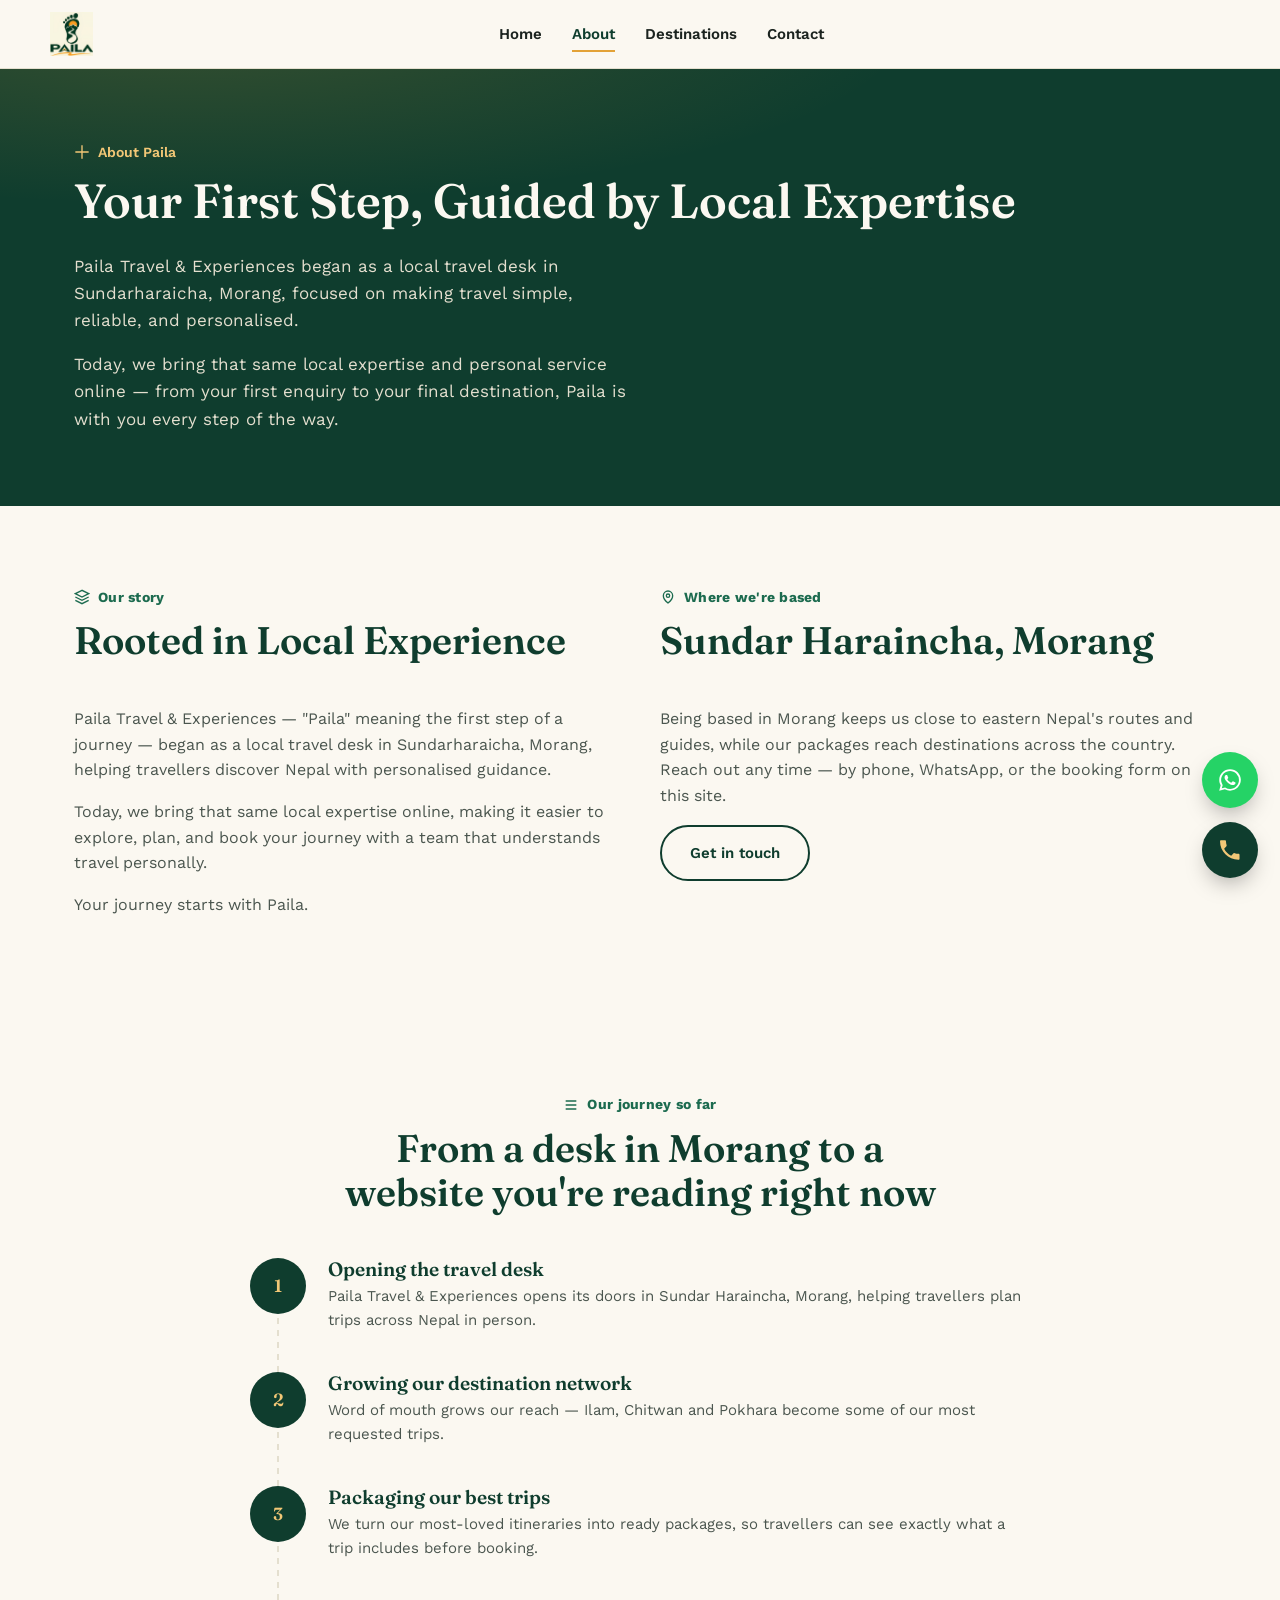
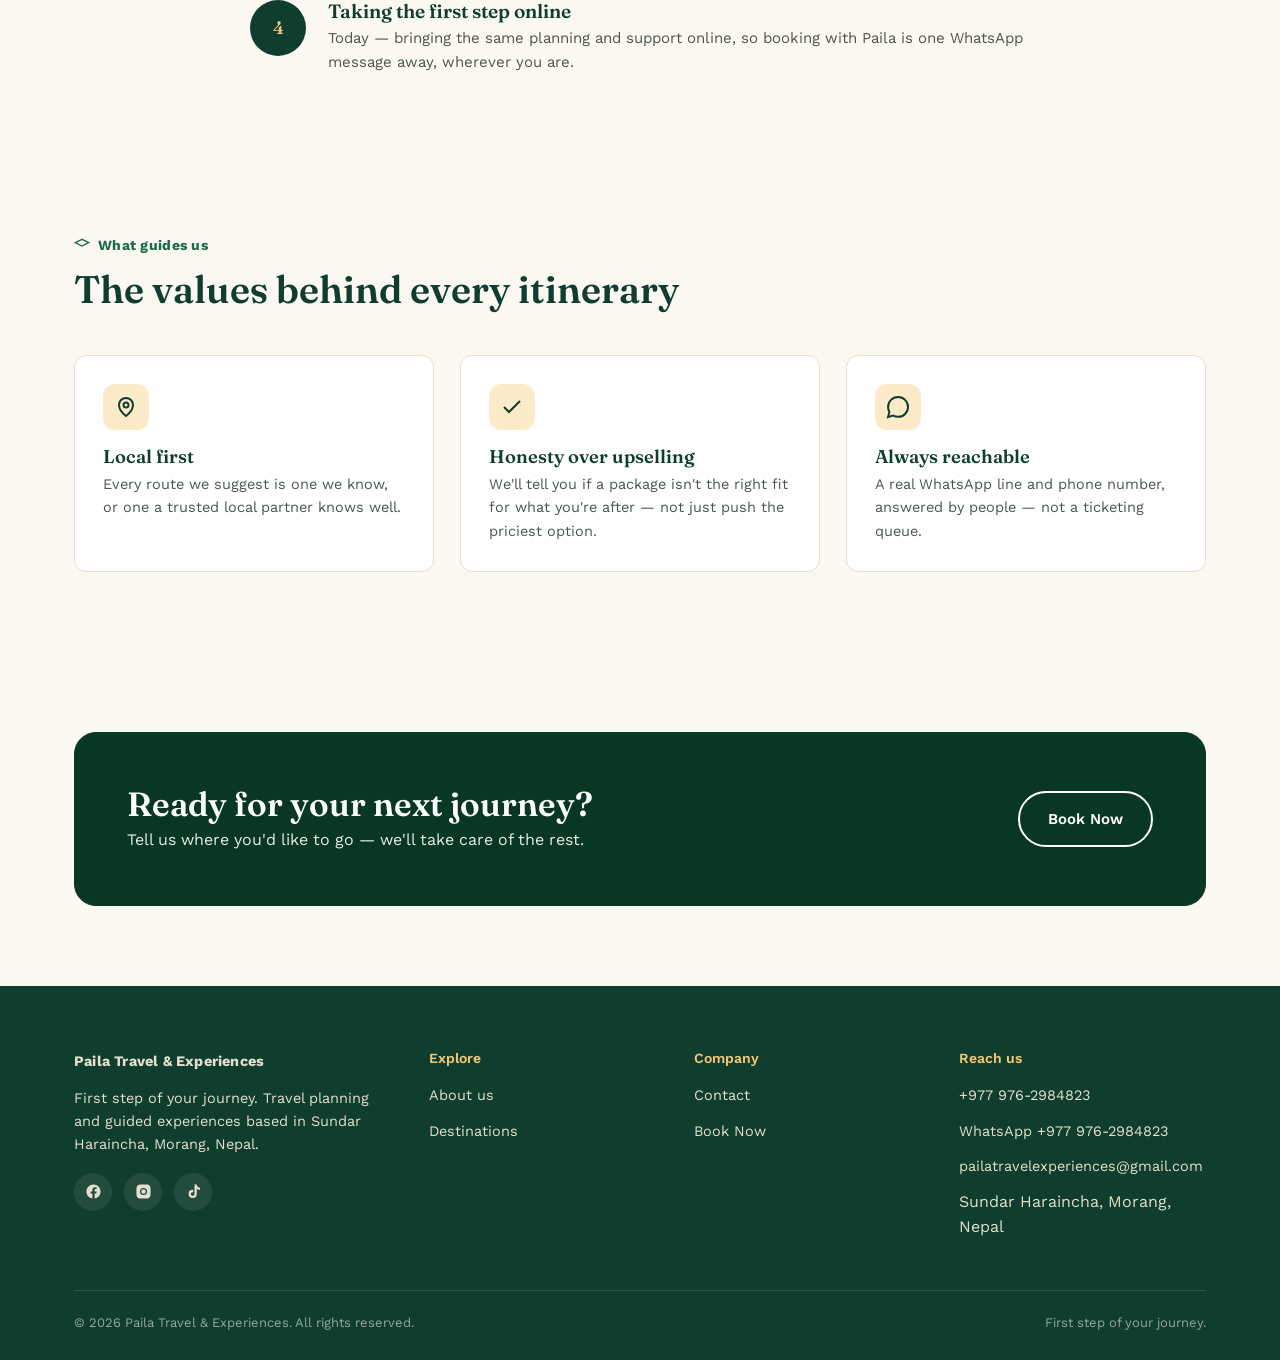
==== commit 17b419d2: "about.html" ====
--- a/about.html
+++ b/about.html
@@ -36,8 +36,9 @@
       <svg viewBox="0 0 24 24" width="16" height="16" fill="none" stroke="currentColor" stroke-width="2"><path d="M12 2v20M2 12h20"/></svg>
       About Paila
     </div>
-    <h1>First step of your journey, taken with someone local</h1>
-    <p>Paila Travel & Experiences started as a physical travel desk in Sundar Haraincha, Morang — now we're bringing that same hands-on planning online.</p>
+    <h1>Your First Step, Guided by Local Expertise</h1>
+    <p>Paila Travel &amp; Experiences began as a local travel desk in Sundarharaicha, Morang, focused on making travel simple, reliable, and personalised.</p>
+    <p>Today, we bring that same local expertise and personal service online — from your first enquiry to your final destination, Paila is with you every step of the way.</p>
   </div>
 </section>
 
@@ -50,10 +51,11 @@
             <svg viewBox="0 0 24 24" fill="none" stroke="currentColor" stroke-width="2"><path d="M12 2 2 7l10 5 10-5-10-5zM2 17l10 5 10-5M2 12l10 5 10-5"/></svg>
             Our story
           </div>
-          <h2>Built on local footpaths, not a franchise map</h2>
-        </div>
-        <p>Paila Travel & Experiences ("Paila" means "step" — as in the first step of a journey) began as a walk-in travel desk in Sundar Haraincha, Morang, helping neighbours and local travellers plan trips across Nepal — from the tea gardens of Ilam to the jungles of Chitwan and the lakes of Pokhara.</p>
-        <p>We're now building this website so anyone, anywhere, can plan and book a trip with us the same way our walk-in customers always have — with a real conversation, not just a form.</p>
+          <h2>Rooted in Local Experience</h2>
+        </div>
+        <p>Paila Travel &amp; Experiences — "Paila" meaning the first step of a journey — began as a local travel desk in Sundarharaicha, Morang, helping travellers discover Nepal with personalised guidance.</p>
+        <p>Today, we bring that same local expertise online, making it easier to explore, plan, and book your journey with a team that understands travel personally.</p>
+        <p>Your journey starts with Paila.</p>
       </div>
       <div>
         <div class="section-head">
@@ -71,7 +73,7 @@
 </section>
 
 <!-- ============ OUR JOURNEY — footstep timeline (this really is a sequence) ============ -->
-<section class="bg-cream-100">
+<section class="journey-dark">
   <div class="container">
     <div class="section-head center">
       <div class="kicker" style="justify-content:center;">
@@ -189,8 +191,8 @@
         <h4>Reach us</h4>
         <ul class="footer-links">
           <li><a data-call-link href="#"> +977 976-2984823</a></li>
-          <li><a data-whatsapp-link data-whatsapp-text="Hi Paila Travel, I'd like to know more about your tour packages." href="#">💬 WhatsApp +977 976-2984823</a></li>
-          <li class="footer-email">✉️ <a href="https://mail.google.com/mail/?view=cm&fs=1&to=pailatravelexperiences@gmail.com" target="_blank">
+          <li><a data-whatsapp-link data-whatsapp-text="Hi Paila Travel, I'd like to know more about your tour packages." href="#"> WhatsApp +977 976-2984823</a></li>
+          <li class="footer-email"> <a href="https://mail.google.com/mail/?view=cm&fs=1&to=pailatravelexperiences@gmail.com" target="_blank">
              pailatravelexperiences@gmail.com
             </a></li>
           <li>Sundar Haraincha, Morang, Nepal</li>
@@ -201,6 +203,9 @@
       <span>© <span id="year"></span> Paila Travel & Experiences. All rights reserved.</span>
       <span>First step of your journey.</span>
     </div>
+  </div>
+  <div class="footer-skyline" aria-hidden="true">
+    <img src="images/footer-skyline.png" alt="" class="footer-skyline-img" loading="lazy">
   </div>
 </footer>
 
@@ -272,7 +277,7 @@
       </div>
       <div class="field-row">
         <div class="field">
-          <label for="bookingdate">Booking Date (dd/mm/yyyy)</label>
+          <label for="bookingdate">Booking Date <span class="date-format-hint" data-date-hint>(dd/mm/yyyy)</span></label>
           <input id="bookingdate" name="bookingdate" type="text" inputmode="numeric" placeholder="dd/mm/yyyy" maxlength="10" required>
         </div>
         <div class="field">
